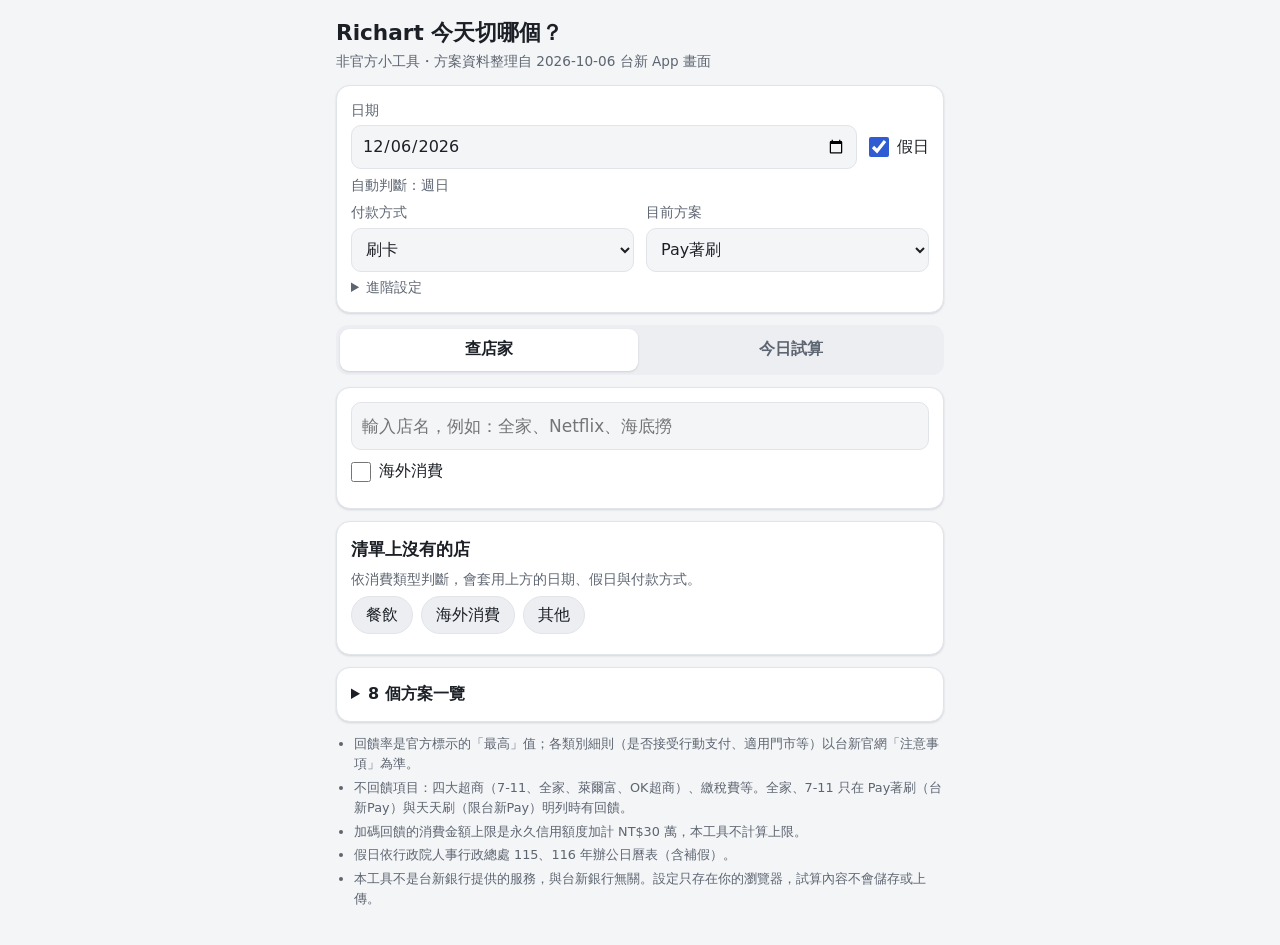
==== index.html @ f2a5f867 "建立 Richart 方案查詢小工具：查店家、清單外店家、今日試算 - js/rules.js：回饋判斷 rateFor（三個功能共用）、搜尋正規化與別名 - data/richart_plans.j" ====
<!doctype html>
<html lang="zh-Hant-TW">
<head>
  <meta charset="utf-8">
  <meta name="viewport" content="width=device-width, initial-scale=1, viewport-fit=cover">
  <title>Richart 今天切哪個</title>
  <meta name="description" content="台新 Richart 卡 8 個回饋方案：輸入店家，查今天該切哪個方案（非官方小工具）">
  <meta name="color-scheme" content="light dark">
  <meta name="theme-color" content="#f4f5f7" media="(prefers-color-scheme: light)">
  <meta name="theme-color" content="#131518" media="(prefers-color-scheme: dark)">
  <link rel="icon" href="data:image/svg+xml,%3Csvg xmlns='http://www.w3.org/2000/svg' viewBox='0 0 64 64'%3E%3Crect x='4' y='12' width='56' height='40' rx='7' fill='%232f5bd3'/%3E%3Crect x='4' y='21' width='56' height='8' fill='%23ffffff' opacity='.85'/%3E%3Crect x='11' y='38' width='18' height='6' rx='2' fill='%23ffffff' opacity='.85'/%3E%3C/svg%3E">
  <link rel="stylesheet" href="assets/css/style.css">
</head>
<body>
  <header class="top">
    <h1>Richart 今天切哪個？</h1>
    <p class="sub">非官方小工具・方案資料整理自 2026-10-06 台新 App 畫面</p>
  </header>

  <p id="appError" class="error" role="alert" hidden></p>

  <section class="card settings" aria-label="設定">
    <div class="field-row">
      <label class="field">
        <span>日期</span>
        <input type="date" id="date">
      </label>
      <label class="check holiday-check">
        <input type="checkbox" id="holiday">
        <span>假日</span>
      </label>
      <button type="button" id="todayBtn" class="link" hidden>回到今天</button>
    </div>
    <p id="holidayLabel" class="hint"></p>
    <div class="field-row">
      <label class="field">
        <span>付款方式</span>
        <select id="payment"></select>
      </label>
      <label class="field">
        <span>目前方案</span>
        <select id="currentPlan"></select>
      </label>
    </div>
    <p id="currentPlanHint" class="hint warn-text"></p>
    <details class="advanced">
      <summary>進階設定</summary>
      <label class="field inline">
        <span>非指定通路的基本回饋</span>
        <input type="number" id="baseRate" min="0" max="5" step="0.1" inputmode="decimal">
        <span>%</span>
      </label>
      <p class="hint">截圖沒有列出基本回饋率，預設 0%。只用在沒有命中任何類別的消費（指定類別的回饋率視為已含基本回饋）；不回饋項目不適用。</p>
    </details>
  </section>

  <nav class="tabs" role="tablist" aria-label="功能">
    <button type="button" role="tab" id="tab-lookup" aria-selected="true" aria-controls="panel-lookup">查店家</button>
    <button type="button" role="tab" id="tab-calc" aria-selected="false" aria-controls="panel-calc">今日試算</button>
  </nav>

  <main>
    <section id="panel-lookup" role="tabpanel" aria-labelledby="tab-lookup">
      <div class="card">
        <label class="search">
          <span class="visually-hidden">店名</span>
          <input type="search" id="q" placeholder="輸入店名，例如：全家、Netflix、海底撈" autocomplete="off" enterkeyhint="search">
        </label>
        <label class="check">
          <input type="checkbox" id="lookupOverseas">
          <span>海外消費</span>
        </label>
        <p id="lookupMsg" class="hint" aria-live="polite"></p>
        <div id="candidates" class="chips"></div>
      </div>
      <div id="lookupResult"></div>

      <div class="card offlist" id="offlist">
        <h2>清單上沒有的店</h2>
        <p class="hint">依消費類型判斷，會套用上方的日期、假日與付款方式。</p>
        <div class="chips" id="offlistKinds">
          <button type="button" class="chip" data-kind="dining" aria-pressed="false">餐飲</button>
          <button type="button" class="chip" data-kind="overseas" aria-pressed="false">海外消費</button>
          <button type="button" class="chip" data-kind="general" aria-pressed="false">其他</button>
        </div>
        <div id="offlistResult"></div>
      </div>
    </section>

    <section id="panel-calc" role="tabpanel" aria-labelledby="tab-calc" hidden>
      <form id="addForm" class="card add-form" autocomplete="off">
        <label class="field">
          <span>店家</span>
          <input type="text" id="calcStore" placeholder="輸入店名" enterkeyhint="next">
        </label>
        <div id="suggest" class="chips suggest"></div>
        <div class="field-row">
          <label class="field">
            <span>金額 NT$</span>
            <input type="number" id="calcAmount" min="1" step="1" inputmode="numeric" placeholder="0">
          </label>
          <label class="field">
            <span>付款方式</span>
            <select id="calcPayment"></select>
          </label>
        </div>
        <div class="field-row">
          <label class="check">
            <input type="checkbox" id="calcOverseas">
            <span>海外</span>
          </label>
          <label class="check" id="calcDiningWrap" hidden>
            <input type="checkbox" id="calcDining">
            <span>餐飲（清單外的店）</span>
          </label>
          <button type="submit" class="primary">新增</button>
        </div>
      </form>
      <div class="card" id="itemsCard" hidden>
        <div class="items-head">
          <h2>今天的消費</h2>
          <button type="button" id="clearItems" class="link">全部清除</button>
        </div>
        <ul id="items" class="items"></ul>
      </div>
      <div id="calcResult"></div>
    </section>
  </main>

  <footer>
    <details class="card plans-overview">
      <summary>8 個方案一覽</summary>
      <div id="planList"></div>
    </details>
    <ul class="notes">
      <li>回饋率是官方標示的「最高」值；各類別細則（是否接受行動支付、適用門市等）以台新官網「注意事項」為準。</li>
      <li>不回饋項目：四大超商（7-11、全家、萊爾富、OK超商）、繳稅費等。全家、7-11 只在 Pay著刷（台新Pay）與天天刷（限台新Pay）明列時有回饋。</li>
      <li>加碼回饋的消費金額上限是永久信用額度加計 NT$30 萬，本工具不計算上限。</li>
      <li>假日依行政院人事行政總處 115、116 年辦公日曆表（含補假）。</li>
      <li>本工具不是台新銀行提供的服務，與台新銀行無關。設定只存在你的瀏覽器，試算內容不會儲存或上傳。</li>
    </ul>
  </footer>

  <script src="js/rules.js"></script>
  <script src="js/app.js"></script>
</body>
</html>
---- assets/css/style.css ----
:root {
  --bg: #f4f5f7;
  --card: #ffffff;
  --text: #1c2026;
  --muted: #5d6571;
  --line: #e1e4e9;
  --accent: #2f5bd3;
  --on-accent: #ffffff;
  --accent-soft: #e7edfc;
  --good: #1a7a48;
  --good-soft: #e2f3e9;
  --warn: #8f5500;
  --warn-soft: #fcf0da;
  --bad: #b42318;
  --chip: #eceef2;
  --radius: 14px;
  --shadow: 0 1px 2px rgba(16, 24, 40, 0.06), 0 1px 3px rgba(16, 24, 40, 0.08);
  color-scheme: light;
}

@media (prefers-color-scheme: dark) {
  :root {
    --bg: #131518;
    --card: #1c1f24;
    --text: #e7e9ec;
    --muted: #9ba3ae;
    --line: #2c3139;
    --accent: #86a8ff;
    --on-accent: #0e1630;
    --accent-soft: #222e4d;
    --good: #62d095;
    --good-soft: #193024;
    --warn: #f0b35a;
    --warn-soft: #382a13;
    --bad: #ff8a80;
    --chip: #282c33;
    --shadow: none;
    color-scheme: dark;
  }
}

* { box-sizing: border-box; }

[hidden] { display: none !important; }

html { -webkit-text-size-adjust: 100%; }

body {
  margin: 0 auto;
  max-width: 640px;
  padding: 12px 16px calc(32px + env(safe-area-inset-bottom));
  background: var(--bg);
  color: var(--text);
  font: 16px/1.55 system-ui, -apple-system, "Segoe UI", "PingFang TC", "Noto Sans TC", "Microsoft JhengHei", sans-serif;
}

h1 { font-size: 1.35rem; margin: 4px 0 2px; }
h2 { font-size: 1.08rem; margin: 0 0 6px; }

.sub { margin: 0 0 12px; color: var(--muted); font-size: 0.85rem; }

.card {
  background: var(--card);
  border: 1px solid var(--line);
  border-radius: var(--radius);
  padding: 14px;
  margin: 0 0 12px;
  box-shadow: var(--shadow);
}

/* ---- 表單 ---- */

.field-row { display: flex; flex-wrap: wrap; gap: 10px 12px; align-items: flex-end; }
.field { display: flex; flex-direction: column; gap: 4px; flex: 1 1 140px; min-width: 0; font-size: 0.85rem; color: var(--muted); }
.field.inline { flex-direction: row; flex-wrap: wrap; align-items: center; gap: 8px; color: var(--text); }

input, select, button { font: inherit; color: inherit; }

input[type="date"], input[type="number"], input[type="text"], input[type="search"], select {
  width: 100%;
  min-height: 44px;
  padding: 8px 10px;
  border: 1px solid var(--line);
  border-radius: 10px;
  background: var(--bg);
  color: var(--text);
  font-size: 16px; /* 小於 16px 時 iOS 聚焦會自動放大 */
}

.field.inline input { width: 5.5em; }
.search input { min-height: 48px; font-size: 17px; }

input:focus-visible, select:focus-visible, button:focus-visible, summary:focus-visible {
  outline: 2px solid var(--accent);
  outline-offset: 2px;
}

.check { display: inline-flex; align-items: center; gap: 8px; min-height: 44px; cursor: pointer; }
.check input { width: 20px; height: 20px; margin: 0; accent-color: var(--accent); }

.hint { margin: 6px 0; color: var(--muted); font-size: 0.85rem; }
.hint:empty { display: none; }
.warn-text { color: var(--warn); }
.center { text-align: center; }
.muted { color: var(--muted); }

.link {
  padding: 8px 4px;
  border: 0;
  background: none;
  color: var(--accent);
  text-decoration: underline;
  text-underline-offset: 3px;
  cursor: pointer;
}

.primary {
  min-height: 44px;
  margin-left: auto;
  padding: 8px 22px;
  border: 0;
  border-radius: 10px;
  background: var(--accent);
  color: var(--on-accent);
  font-weight: 600;
  cursor: pointer;
}

.advanced { margin-top: 4px; }
.advanced summary { color: var(--muted); font-size: 0.9rem; cursor: pointer; }

.visually-hidden {
  position: absolute;
  width: 1px;
  height: 1px;
  overflow: hidden;
  clip: rect(0 0 0 0);
  white-space: nowrap;
}

.error { padding: 10px 12px; border-radius: 10px; background: var(--warn-soft); color: var(--bad); }

/* ---- 分頁 ---- */

.tabs { display: flex; gap: 4px; margin: 0 0 12px; padding: 4px; border-radius: 12px; background: var(--chip); }
.tabs [role="tab"] {
  flex: 1;
  min-height: 42px;
  border: 0;
  border-radius: 9px;
  background: transparent;
  color: var(--muted);
  font-weight: 600;
  cursor: pointer;
}
.tabs [role="tab"][aria-selected="true"] { background: var(--card); color: var(--text); box-shadow: var(--shadow); }

/* ---- 標籤按鈕 ---- */

.chips { display: flex; flex-wrap: wrap; gap: 8px; margin: 6px 0; }
.chips:empty { display: none; }
.chip {
  min-height: 38px;
  padding: 6px 14px;
  border: 1px solid var(--line);
  border-radius: 999px;
  background: var(--chip);
  color: var(--text);
  cursor: pointer;
}
.chip[aria-pressed="true"] { border-color: var(--accent); background: var(--accent); color: var(--on-accent); }

/* ---- 結果 ---- */

.result-head { display: flex; flex-wrap: wrap; align-items: baseline; gap: 4px 10px; }
.result-head h2 { margin: 0; font-size: 1.2rem; }

.advice { margin: 8px 0 10px; padding: 10px 12px; border-radius: 10px; font-weight: 600; }
.advice small { display: block; margin-top: 2px; color: var(--muted); font-weight: 400; }
.advice.switch { background: var(--accent-soft); }
.advice.switch strong { color: var(--accent); }
.advice.stay { background: var(--good-soft); color: var(--good); }
.advice.none { background: var(--chip); color: var(--muted); }

.note-warn { margin: 8px 0; padding: 8px 10px; border-radius: 10px; background: var(--warn-soft); color: var(--warn); font-size: 0.9rem; }

.best { padding: 12px; border: 1px solid var(--line); border-radius: 12px; }
.best-top { display: flex; align-items: baseline; justify-content: space-between; gap: 8px; }
.best .plan { font-size: 1.15rem; font-weight: 700; }
.best .rate { color: var(--accent); font-size: 1.9rem; font-weight: 800; font-variant-numeric: tabular-nums; }
.facts { margin: 4px 0 8px; padding: 0; list-style: none; color: var(--muted); font-size: 0.9rem; }

.badge {
  display: inline-block;
  padding: 2px 8px;
  border-radius: 999px;
  background: var(--chip);
  color: var(--muted);
  font-size: 0.78rem;
  font-weight: 600;
  white-space: nowrap;
}
.badge.good { background: var(--good-soft); color: var(--good); }

.sub-head { margin: 14px 0 4px; color: var(--muted); font-size: 0.9rem; }

.others { margin: 0; padding: 0; list-style: none; }
.others li {
  display: grid;
  grid-template-columns: 1fr auto;
  grid-template-areas: "plan rate" "meta meta";
  column-gap: 10px;
  padding: 8px 0;
  border-top: 1px solid var(--line);
}
.others .plan { grid-area: plan; font-weight: 600; }
.others .rate { grid-area: rate; font-weight: 700; font-variant-numeric: tabular-nums; }
.others .muted { grid-area: meta; font-size: 0.85rem; }

details.na { margin-top: 10px; font-size: 0.88rem; }
details.na summary { color: var(--muted); cursor: pointer; }
details.na ul { margin: 6px 0 0; padding-left: 18px; }
details.na .plan { margin-right: 6px; font-weight: 600; }

.fine { margin: 10px 0 0; color: var(--muted); font-size: 0.78rem; }

/* ---- 今日試算 ---- */

.add-form { display: grid; gap: 8px; }
.suggest { margin: 0; }

.items-head { display: flex; align-items: center; justify-content: space-between; }
.items-head h2 { margin: 0; }
.items { margin: 6px 0 0; padding: 0; list-style: none; }
.items li {
  display: grid;
  grid-template-columns: 1fr auto auto;
  grid-template-areas: "name amt del" "meta meta del";
  column-gap: 10px;
  align-items: center;
  padding: 8px 0;
  border-top: 1px solid var(--line);
}
.items .name { grid-area: name; font-weight: 600; }
.items .amt { grid-area: amt; font-variant-numeric: tabular-nums; }
.items .muted { grid-area: meta; font-size: 0.82rem; }
.items .link { grid-area: del; }

.totals { margin: 0; padding: 0; list-style: none; }
.totals > li { border-top: 1px solid var(--line); }
.totals summary {
  display: flex;
  flex-wrap: wrap;
  align-items: center;
  gap: 4px 8px;
  padding: 10px 0;
  list-style: none;
  cursor: pointer;
}
.totals summary::-webkit-details-marker { display: none; }
.totals summary::before { content: "▸"; color: var(--muted); transition: transform 0.15s; }
.totals details[open] summary::before { transform: rotate(90deg); }
.totals .plan { font-weight: 600; }
.totals .sum { margin-left: auto; font-weight: 700; font-variant-numeric: tabular-nums; }
.totals li.top .sum { color: var(--accent); }

.lines { margin: 0 0 10px; padding: 0 0 0 18px; list-style: none; font-size: 0.86rem; }
.lines li { display: grid; grid-template-columns: 1fr auto; grid-template-areas: "name amt" "meta meta"; column-gap: 10px; padding: 4px 0; }
.lines .name { grid-area: name; }
.lines .amt { grid-area: amt; font-variant-numeric: tabular-nums; }
.lines .muted { grid-area: meta; }

/* ---- 方案一覽、頁尾 ---- */

.plans-overview > summary { font-weight: 600; cursor: pointer; }
.plan-card { padding: 8px 0; border-top: 1px solid var(--line); }
.plan-card:first-child { margin-top: 8px; }
.plan-card summary { display: flex; flex-wrap: wrap; align-items: center; gap: 4px 10px; cursor: pointer; }
.plan-card .plan { font-weight: 700; }
.plan-card .rate { color: var(--accent); font-weight: 600; }
.plan-card p { margin: 6px 0; font-size: 0.88rem; }
.channels { margin: 6px 0 0; padding-left: 18px; font-size: 0.88rem; }
.channels li { margin: 8px 0; }
.ch-name { font-weight: 600; }

footer .notes { margin: 8px 0 0; padding-left: 18px; color: var(--muted); font-size: 0.8rem; }
footer .notes li { margin: 4px 0; }
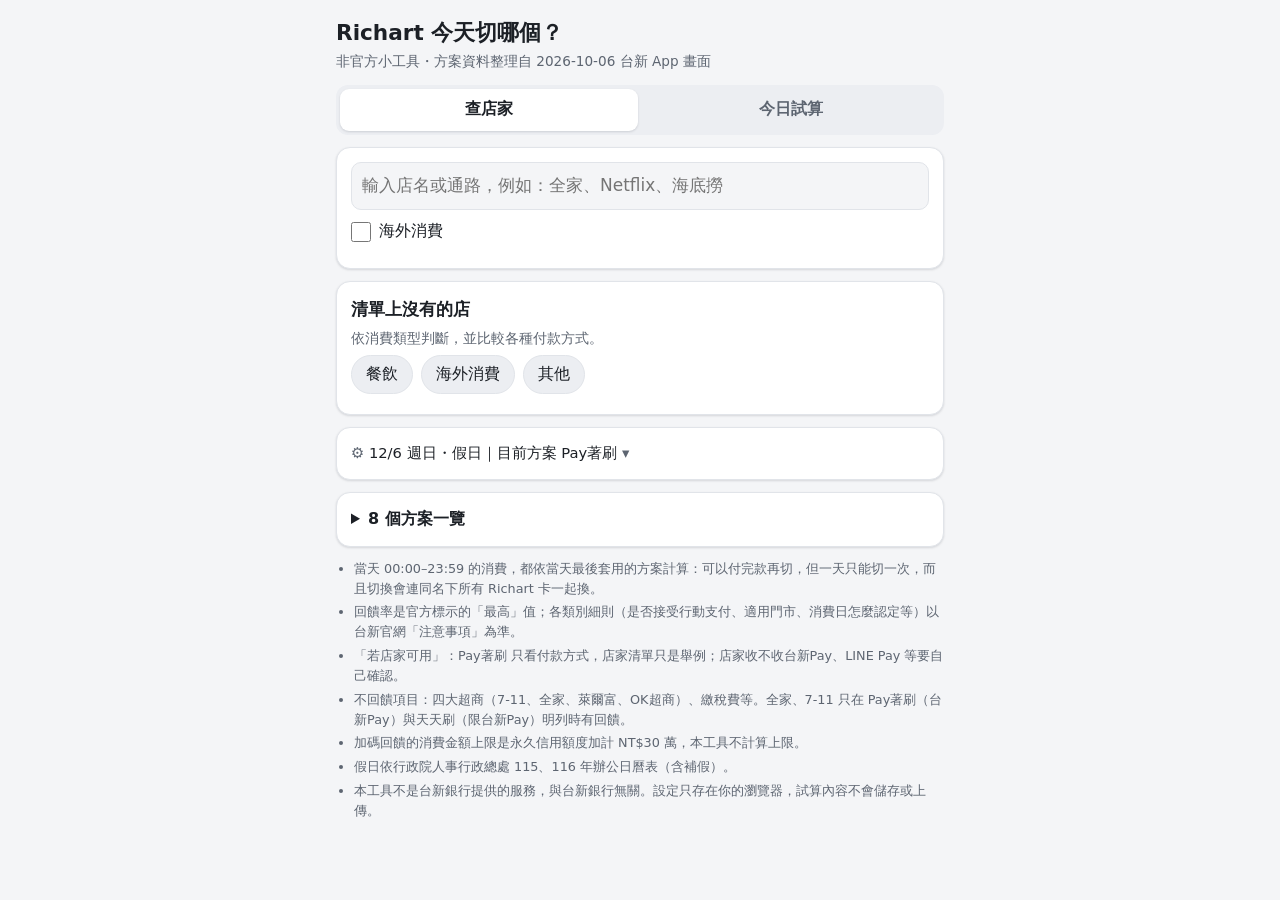
==== commit f5670398: "查店家改到最上面，結果改成比較各付款方式 - 版面：分頁 → 搜尋框 → 結果 → 清單外的店；日期、假日、目前方案收到最下面一行 - 查店家、清單外店家：列出最划算的「付款方式＋方案」與各付款方式一" ====
--- a/index.html
+++ b/index.html
@@ -4,7 +4,7 @@
   <meta charset="utf-8">
   <meta name="viewport" content="width=device-width, initial-scale=1, viewport-fit=cover">
   <title>Richart 今天切哪個</title>
-  <meta name="description" content="台新 Richart 卡 8 個回饋方案：輸入店家，查今天該切哪個方案（非官方小工具）">
+  <meta name="description" content="台新 Richart 卡 8 個回饋方案：輸入店家，查用什麼付款、切哪個方案最划算（非官方小工具）">
   <meta name="color-scheme" content="light dark">
   <meta name="theme-color" content="#f4f5f7" media="(prefers-color-scheme: light)">
   <meta name="theme-color" content="#131518" media="(prefers-color-scheme: dark)">
@@ -19,41 +19,6 @@
 
   <p id="appError" class="error" role="alert" hidden></p>
 
-  <section class="card settings" aria-label="設定">
-    <div class="field-row">
-      <label class="field">
-        <span>日期</span>
-        <input type="date" id="date">
-      </label>
-      <label class="check holiday-check">
-        <input type="checkbox" id="holiday">
-        <span>假日</span>
-      </label>
-      <button type="button" id="todayBtn" class="link" hidden>回到今天</button>
-    </div>
-    <p id="holidayLabel" class="hint"></p>
-    <div class="field-row">
-      <label class="field">
-        <span>付款方式</span>
-        <select id="payment"></select>
-      </label>
-      <label class="field">
-        <span>目前方案</span>
-        <select id="currentPlan"></select>
-      </label>
-    </div>
-    <p id="currentPlanHint" class="hint warn-text"></p>
-    <details class="advanced">
-      <summary>進階設定</summary>
-      <label class="field inline">
-        <span>非指定通路的基本回饋</span>
-        <input type="number" id="baseRate" min="0" max="5" step="0.1" inputmode="decimal">
-        <span>%</span>
-      </label>
-      <p class="hint">截圖沒有列出基本回饋率，預設 0%。只用在沒有命中任何類別的消費（指定類別的回饋率視為已含基本回饋）；不回饋項目不適用。</p>
-    </details>
-  </section>
-
   <nav class="tabs" role="tablist" aria-label="功能">
     <button type="button" role="tab" id="tab-lookup" aria-selected="true" aria-controls="panel-lookup">查店家</button>
     <button type="button" role="tab" id="tab-calc" aria-selected="false" aria-controls="panel-calc">今日試算</button>
@@ -63,8 +28,8 @@
     <section id="panel-lookup" role="tabpanel" aria-labelledby="tab-lookup">
       <div class="card">
         <label class="search">
-          <span class="visually-hidden">店名</span>
-          <input type="search" id="q" placeholder="輸入店名，例如：全家、Netflix、海底撈" autocomplete="off" enterkeyhint="search">
+          <span class="visually-hidden">店名或通路</span>
+          <input type="search" id="q" placeholder="輸入店名或通路，例如：全家、Netflix、海底撈" autocomplete="off" enterkeyhint="search">
         </label>
         <label class="check">
           <input type="checkbox" id="lookupOverseas">
@@ -77,7 +42,7 @@
 
       <div class="card offlist" id="offlist">
         <h2>清單上沒有的店</h2>
-        <p class="hint">依消費類型判斷，會套用上方的日期、假日與付款方式。</p>
+        <p class="hint">依消費類型判斷，並比較各種付款方式。</p>
         <div class="chips" id="offlistKinds">
           <button type="button" class="chip" data-kind="dining" aria-pressed="false">餐飲</button>
           <button type="button" class="chip" data-kind="overseas" aria-pressed="false">海外消費</button>
@@ -91,7 +56,7 @@
       <form id="addForm" class="card add-form" autocomplete="off">
         <label class="field">
           <span>店家</span>
-          <input type="text" id="calcStore" placeholder="輸入店名" enterkeyhint="next">
+          <input type="text" id="calcStore" placeholder="輸入店名或通路" enterkeyhint="next">
         </label>
         <div id="suggest" class="chips suggest"></div>
         <div class="field-row">
@@ -127,13 +92,47 @@
     </section>
   </main>
 
+  <details class="card settings" id="settings">
+    <summary id="settingsSummary">設定</summary>
+    <div class="settings-body">
+      <div class="field-row">
+        <label class="field">
+          <span>日期</span>
+          <input type="date" id="date">
+        </label>
+        <label class="check holiday-check">
+          <input type="checkbox" id="holiday">
+          <span>假日</span>
+        </label>
+        <button type="button" id="todayBtn" class="link" hidden>回到今天</button>
+      </div>
+      <p id="holidayLabel" class="hint"></p>
+      <label class="field">
+        <span>目前方案（App 裡現在套用的方案）</span>
+        <select id="currentPlan"></select>
+      </label>
+      <p id="currentPlanHint" class="hint warn-text"></p>
+      <details class="advanced">
+        <summary>進階設定</summary>
+        <label class="field inline">
+          <span>非指定通路的基本回饋</span>
+          <input type="number" id="baseRate" min="0" max="5" step="0.1" inputmode="decimal">
+          <span>%</span>
+        </label>
+        <p class="hint">截圖沒有列出基本回饋率，預設 0%。只用在沒有命中任何類別的消費（指定類別的回饋率視為已含基本回饋）；不回饋項目不適用。</p>
+      </details>
+    </div>
+  </details>
+
   <footer>
     <details class="card plans-overview">
       <summary>8 個方案一覽</summary>
       <div id="planList"></div>
     </details>
     <ul class="notes">
-      <li>回饋率是官方標示的「最高」值；各類別細則（是否接受行動支付、適用門市等）以台新官網「注意事項」為準。</li>
+      <li>當天 00:00–23:59 的消費，都依當天最後套用的方案計算：可以付完款再切，但一天只能切一次，而且切換會連同名下所有 Richart 卡一起換。</li>
+      <li>回饋率是官方標示的「最高」值；各類別細則（是否接受行動支付、適用門市、消費日怎麼認定等）以台新官網「注意事項」為準。</li>
+      <li>「若店家可用」：Pay著刷 只看付款方式，店家清單只是舉例；店家收不收台新Pay、LINE Pay 等要自己確認。</li>
       <li>不回饋項目：四大超商（7-11、全家、萊爾富、OK超商）、繳稅費等。全家、7-11 只在 Pay著刷（台新Pay）與天天刷（限台新Pay）明列時有回饋。</li>
       <li>加碼回饋的消費金額上限是永久信用額度加計 NT$30 萬，本工具不計算上限。</li>
       <li>假日依行政院人事行政總處 115、116 年辦公日曆表（含補假）。</li>
--- a/assets/css/style.css
+++ b/assets/css/style.css
@@ -202,25 +202,39 @@
 }
 .badge.good { background: var(--good-soft); color: var(--good); }
 
+.best-label { color: var(--muted); font-size: 0.8rem; font-weight: 600; }
+
+.tip { margin: -4px 0 10px; color: var(--muted); font-size: 0.82rem; }
+.link.small { padding: 0 2px; font-size: 0.82rem; }
+
+.maybe { margin: 0 0 10px; padding: 8px 10px; border: 1px dashed var(--line); border-radius: 10px; font-size: 0.9rem; }
+.maybe-head { color: var(--muted); font-size: 0.85rem; }
+.maybe ul { margin: 4px 0 0; padding-left: 18px; }
+
 .sub-head { margin: 14px 0 4px; color: var(--muted); font-size: 0.9rem; }
 
-.others { margin: 0; padding: 0; list-style: none; }
-.others li {
+.pays { margin: 0; padding: 0; list-style: none; }
+.pays li {
   display: grid;
-  grid-template-columns: 1fr auto;
-  grid-template-areas: "plan rate" "meta meta";
+  grid-template-columns: 5.5em 1fr auto;
+  grid-template-areas: "pay plan rate" ". cond cond";
   column-gap: 10px;
-  padding: 8px 0;
+  align-items: baseline;
+  padding: 7px 6px;
   border-top: 1px solid var(--line);
 }
-.others .plan { grid-area: plan; font-weight: 600; }
-.others .rate { grid-area: rate; font-weight: 700; font-variant-numeric: tabular-nums; }
-.others .muted { grid-area: meta; font-size: 0.85rem; }
+.pays li.hit { border-radius: 8px; background: var(--accent-soft); }
+.pays .pay { grid-area: pay; color: var(--muted); }
+.pays .plan { grid-area: plan; font-weight: 600; }
+.pays .rate { grid-area: rate; font-weight: 700; font-variant-numeric: tabular-nums; }
+.pays .muted { grid-column: 2 / 4; }
+.pays .cond { grid-area: cond; color: var(--warn); font-size: 0.8rem; }
 
 details.na { margin-top: 10px; font-size: 0.88rem; }
 details.na summary { color: var(--muted); cursor: pointer; }
-details.na ul { margin: 6px 0 0; padding-left: 18px; }
-details.na .plan { margin-right: 6px; font-weight: 600; }
+.by-plan { margin: 6px 0 0; padding: 0; list-style: none; }
+.by-plan li { display: grid; grid-template-columns: 4.5em 1fr; column-gap: 8px; padding: 3px 0; }
+.by-plan .plan { font-weight: 600; }
 
 .fine { margin: 10px 0 0; color: var(--muted); font-size: 0.78rem; }
 
@@ -270,6 +284,15 @@
 .lines .amt { grid-area: amt; font-variant-numeric: tabular-nums; }
 .lines .muted { grid-area: meta; }
 
+/* ---- 設定（收在最下面） ---- */
+
+.settings > summary { list-style: none; font-size: 0.92rem; cursor: pointer; }
+.settings > summary::-webkit-details-marker { display: none; }
+.settings > summary::after { content: " ▾"; color: var(--muted); }
+.settings[open] > summary::after { content: " ▴"; }
+.settings .gear { color: var(--muted); }
+.settings-body { display: grid; gap: 6px; margin-top: 10px; }
+
 /* ---- 方案一覽、頁尾 ---- */
 
 .plans-overview > summary { font-weight: 600; cursor: pointer; }
